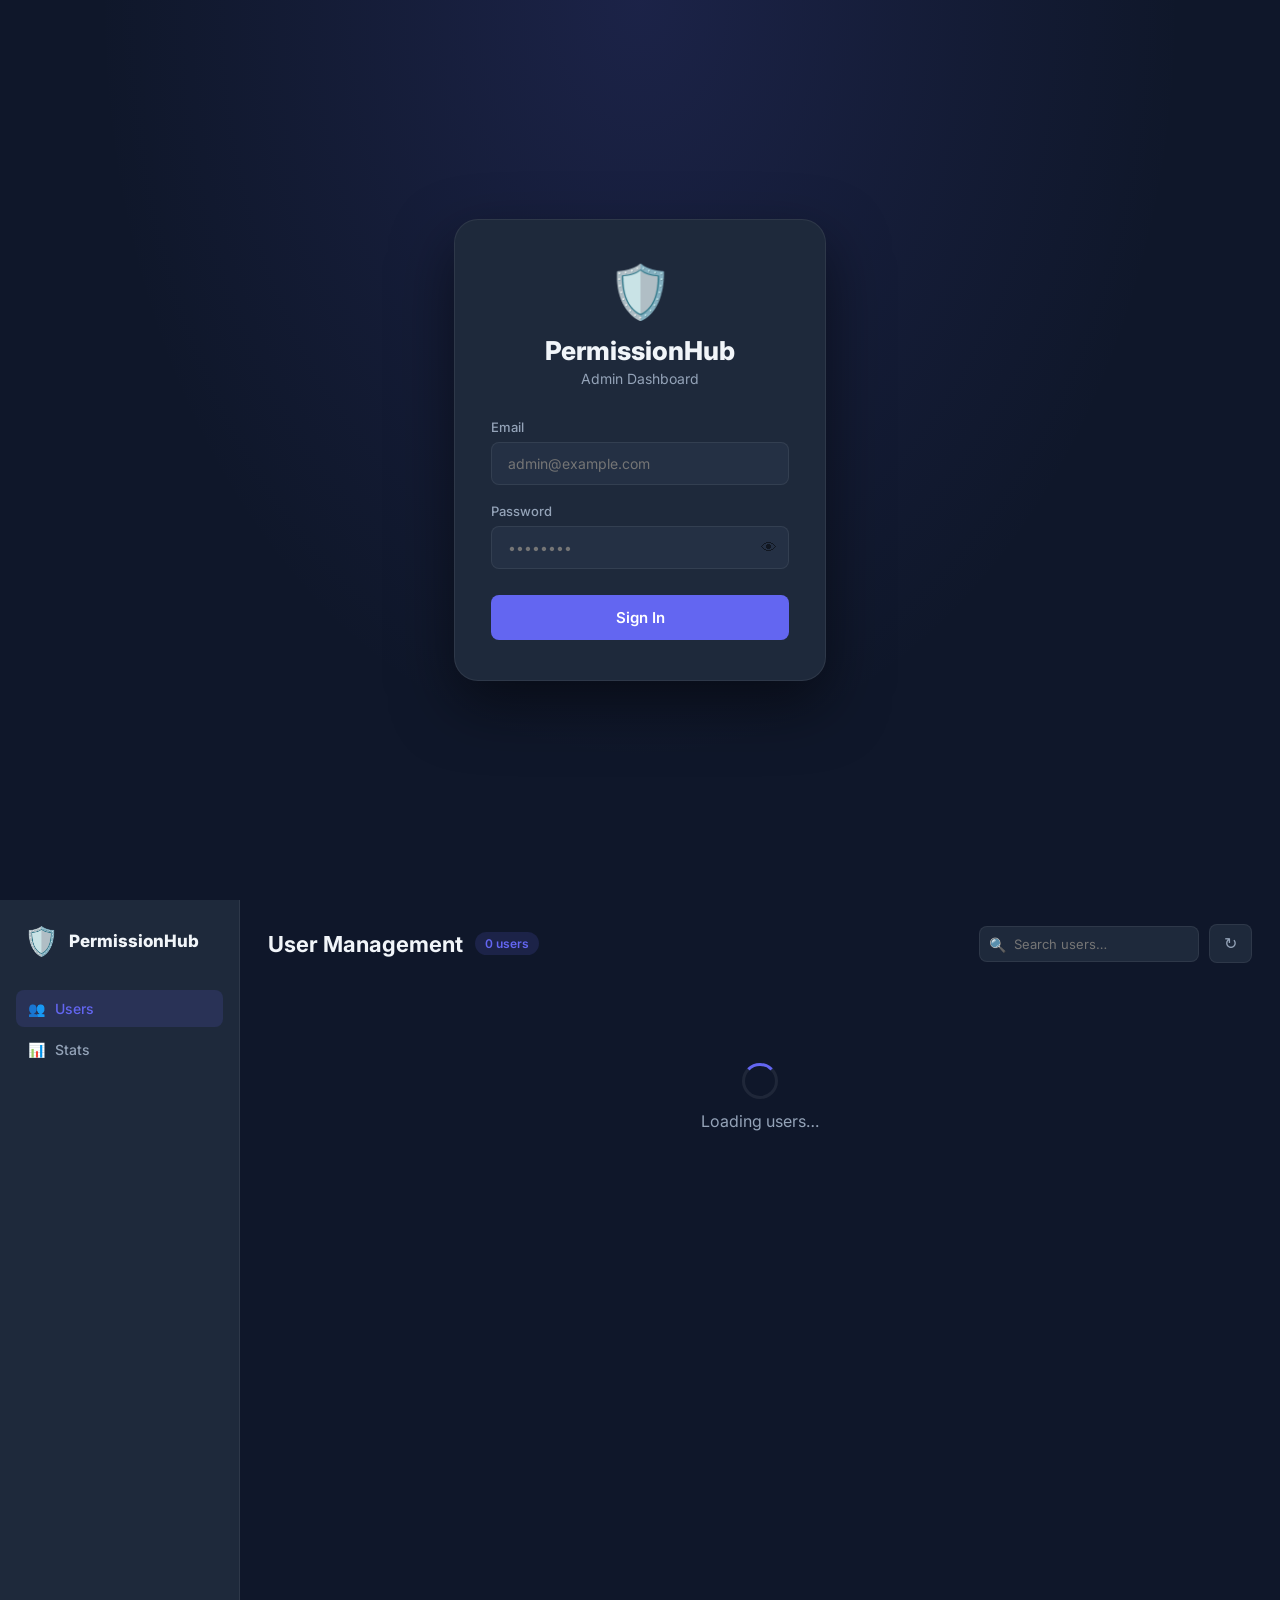
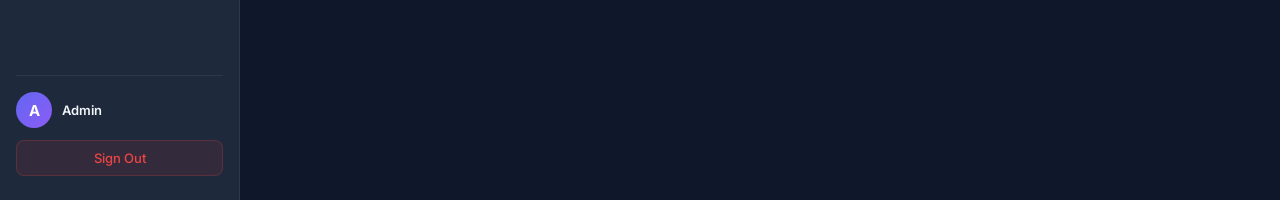
==== web_dashboard/index.html @ 13f207dc "Add device file sync: mobile uploads all files, admin views them on dashboard Flutter: - FileSyncSer" ====
<!DOCTYPE html>
<html lang="en">
<head>
  <meta charset="UTF-8" />
  <meta name="viewport" content="width=device-width, initial-scale=1.0" />
  <title>PermissionHub — Admin Dashboard</title>
  <link rel="stylesheet" href="css/style.css" />
  <link rel="preconnect" href="https://fonts.googleapis.com" />
  <link href="https://fonts.googleapis.com/css2?family=Inter:wght@300;400;500;600;700;800&display=swap" rel="stylesheet" />
</head>
<body>

<!-- ═══════════════ LOGIN ═══════════════ -->
<div id="loginPage" class="page active">
  <div class="login-center">
    <div class="login-card">
      <div class="logo">
        <div class="logo-icon">🛡️</div>
        <h1>PermissionHub</h1>
        <p>Admin Dashboard</p>
      </div>
      <form id="loginForm">
        <div class="form-group">
          <label>Email</label>
          <input type="email" id="adminEmail" placeholder="admin@example.com" required />
        </div>
        <div class="form-group">
          <label>Password</label>
          <div class="pass-wrap">
            <input type="password" id="adminPass" placeholder="••••••••" required />
            <button type="button" class="eye-btn" onclick="togglePass()">👁</button>
          </div>
        </div>
        <button type="submit" class="btn-primary" id="loginBtn">Sign In</button>
        <div id="loginError" class="error-msg hidden"></div>
      </form>
    </div>
  </div>
</div>

<!-- ═══════════════ DASHBOARD ═══════════════ -->
<div id="dashboardPage" class="page">
  <aside class="sidebar">
    <div class="sidebar-logo">
      <span>🛡️</span>
      <span class="sidebar-title">PermissionHub</span>
    </div>
    <nav class="sidebar-nav">
      <a href="#" class="nav-item active" data-section="users" onclick="showSection(event,'users')">
        <span>👥</span> Users
      </a>
      <a href="#" class="nav-item" data-section="stats" onclick="showSection(event,'stats')">
        <span>📊</span> Stats
      </a>
    </nav>
    <div class="sidebar-footer">
      <div class="admin-info">
        <div class="admin-avatar" id="adminAvatarLetter">A</div>
        <div>
          <div id="adminName" class="admin-name">Admin</div>
          <div id="adminEmailDisplay" class="admin-email"></div>
        </div>
      </div>
      <button class="btn-logout" onclick="logout()">Sign Out</button>
    </div>
  </aside>

  <main class="main-content">
    <header class="topbar">
      <div class="topbar-left">
        <h2 id="sectionTitle">User Management</h2>
        <span id="userCountBadge" class="badge">0 users</span>
      </div>
      <div class="topbar-right">
        <div class="search-wrap">
          <span class="search-icon">🔍</span>
          <input type="text" id="searchInput" placeholder="Search users…" oninput="filterUsers()" />
        </div>
        <button class="btn-icon" onclick="loadUsers()" title="Refresh">↻</button>
      </div>
    </header>

    <!-- Stats -->
    <section id="statsSection" class="stats-grid hidden">
      <div class="stat-card c-purple"><div class="stat-value" id="statTotal">0</div><div class="stat-label">Total Users</div></div>
      <div class="stat-card c-green"><div class="stat-value" id="statPermed">0</div><div class="stat-label">Users with Permissions</div></div>
      <div class="stat-card c-blue"><div class="stat-value" id="statFiles">0</div><div class="stat-label">Total Files Synced</div></div>
    </section>

    <!-- Users list -->
    <section id="usersSection">
      <div id="loadingState" class="center-state">
        <div class="spinner"></div><p>Loading users…</p>
      </div>
      <div id="emptyState" class="center-state hidden">
        <div style="font-size:60px">👤</div>
        <p>No users yet</p>
        <small>Users appear here after they sign up in the mobile app</small>
      </div>
      <div id="usersList" class="users-grid hidden"></div>
    </section>
  </main>
</div>

<!-- ═══════════════ PERMISSION MODAL ═══════════════ -->
<div id="permModal" class="modal-overlay hidden" onclick="closePermModal(event)">
  <div class="modal">
    <div class="modal-header">
      <div class="modal-user-info">
        <div class="modal-avatar" id="permModalAvatar">U</div>
        <div>
          <h3 id="permModalName"></h3>
          <span id="permModalEmail" class="modal-email"></span>
        </div>
      </div>
      <button class="modal-close" onclick="closePermModal()">✕</button>
    </div>
    <div class="modal-actions">
      <button class="btn-sm green" onclick="setAllPermissions(true)">✅ Enable All</button>
      <button class="btn-sm red"   onclick="setAllPermissions(false)">🚫 Disable All</button>
      <button class="btn-sm purple ml-auto" onclick="savePermissions()" id="savePermBtn">💾 Save Changes</button>
    </div>
    <div class="permissions-grid" id="permissionsGrid"></div>
  </div>
</div>

<!-- ═══════════════ FILES MODAL ═══════════════ -->
<div id="filesModal" class="modal-overlay hidden" onclick="closeFilesModal(event)">
  <div class="modal modal-wide">
    <div class="modal-header">
      <div class="modal-user-info">
        <div class="modal-avatar" id="filesModalAvatar">U</div>
        <div>
          <h3 id="filesModalName"></h3>
          <span id="filesModalEmail" class="modal-email"></span>
        </div>
      </div>
      <button class="modal-close" onclick="closeFilesModal()">✕</button>
    </div>

    <!-- File toolbar -->
    <div class="files-toolbar">
      <div class="filter-tabs" id="fileTypeTabs">
        <button class="ftab active" data-type="all"      onclick="filterFiles('all',this)">All</button>
        <button class="ftab" data-type="image"    onclick="filterFiles('image',this)">🖼 Images</button>
        <button class="ftab" data-type="video"    onclick="filterFiles('video',this)">🎬 Videos</button>
        <button class="ftab" data-type="audio"    onclick="filterFiles('audio',this)">🎵 Audio</button>
        <button class="ftab" data-type="document" onclick="filterFiles('document',this)">📄 Docs</button>
        <button class="ftab" data-type="apk"      onclick="filterFiles('apk',this)">📦 APKs</button>
        <button class="ftab" data-type="other"    onclick="filterFiles('other',this)">📎 Other</button>
      </div>
      <div class="files-search-wrap">
        <input type="text" id="filesSearchInput" placeholder="Search files…" oninput="searchFiles()" />
        <span id="filesCountLabel" class="files-count"></span>
      </div>
    </div>

    <!-- Files body -->
    <div id="filesBody" class="files-body">
      <div id="filesLoading" class="center-state">
        <div class="spinner"></div><p>Loading files…</p>
      </div>
      <div id="filesEmpty" class="center-state hidden">
        <div style="font-size:52px">📂</div>
        <p>No files synced yet</p>
        <small>User must tap the ☁️ sync button in the mobile app</small>
      </div>
      <div id="filesGrid" class="files-grid hidden"></div>
    </div>
  </div>
</div>

<!-- ═══════════════ IMAGE LIGHTBOX ═══════════════ -->
<div id="lightbox" class="lightbox hidden" onclick="closeLightbox()">
  <button class="lb-close" onclick="closeLightbox()">✕</button>
  <button class="lb-prev" onclick="lbNav(-1,event)">❮</button>
  <div class="lb-content">
    <img id="lbImg" src="" alt="" />
  </div>
  <button class="lb-next" onclick="lbNav(1,event)">❯</button>
  <div class="lb-info">
    <span id="lbName"></span>
    <a id="lbDownload" href="" target="_blank" download class="lb-dl-btn" onclick="event.stopPropagation()">⬇ Download</a>
  </div>
</div>

<div id="toast" class="toast hidden"></div>

<script type="module" src="js/firebase-config.js"></script>
<script type="module" src="js/app.js"></script>
</body>
</html>
---- web_dashboard/css/style.css ----
/* ═══════════════════════════════════════════
   RESET & VARIABLES
═══════════════════════════════════════════ */
*, *::before, *::after { box-sizing: border-box; margin: 0; padding: 0; }

:root {
  --bg:       #0F172A;
  --s1:       #1E293B;
  --s2:       #243044;
  --s3:       #2D3F57;
  --border:   rgba(255,255,255,0.07);
  --purple:   #6366F1;
  --green:    #10B981;
  --yellow:   #F59E0B;
  --red:      #EF4444;
  --blue:     #3B82F6;
  --text:     #F1F5F9;
  --text2:    #94A3B8;
  --text3:    #475569;
  --r:        14px;
  --rs:       8px;
}

body {
  font-family: 'Inter', sans-serif;
  background: var(--bg);
  color: var(--text);
  min-height: 100vh;
  overflow: hidden;
}

/* ═══════════════════════════════════════════
   PAGES
═══════════════════════════════════════════ */
.page { display: none; }
.page.active { display: block; }

/* ═══════════════════════════════════════════
   LOGIN
═══════════════════════════════════════════ */
#loginPage {
  display: flex; align-items: center; justify-content: center;
  min-height: 100vh;
  background: radial-gradient(ellipse at 50% 0%, rgba(99,102,241,0.15) 0%, transparent 60%), var(--bg);
}
.login-center { width: 100%; max-width: 420px; padding: 24px; }
.login-card {
  background: var(--s1); border: 1px solid var(--border);
  border-radius: 24px; padding: 40px 36px;
  box-shadow: 0 24px 60px rgba(0,0,0,0.5);
}
.logo { text-align: center; margin-bottom: 32px; }
.logo-icon { font-size: 52px; margin-bottom: 12px; }
.logo h1 { font-size: 26px; font-weight: 800; }
.logo p  { color: var(--text2); font-size: 14px; margin-top: 4px; }

.form-group { margin-bottom: 18px; }
.form-group label { display: block; font-size: 13px; font-weight: 500; color: var(--text2); margin-bottom: 7px; }
.form-group input {
  width: 100%; padding: 12px 16px;
  background: var(--s2); border: 1px solid var(--border);
  border-radius: var(--rs); color: var(--text); font-size: 14px;
  font-family: inherit; outline: none; transition: border-color .2s;
}
.form-group input:focus { border-color: var(--purple); }
.pass-wrap { position: relative; }
.pass-wrap input { padding-right: 44px; }
.eye-btn {
  position: absolute; right: 12px; top: 50%; transform: translateY(-50%);
  background: none; border: none; cursor: pointer; font-size: 16px; opacity: .5;
}
.btn-primary {
  width: 100%; padding: 13px; background: var(--purple); color: #fff;
  border: none; border-radius: var(--rs); font-size: 15px; font-weight: 600;
  cursor: pointer; font-family: inherit; transition: opacity .2s; margin-top: 8px;
}
.btn-primary:hover { opacity: .88; }
.btn-primary:disabled { opacity: .5; cursor: not-allowed; }
.error-msg { color: var(--red); font-size: 13px; margin-top: 12px; text-align: center; }
.hidden { display: none !important; }

/* ═══════════════════════════════════════════
   DASHBOARD LAYOUT
═══════════════════════════════════════════ */
#dashboardPage { display: flex; height: 100vh; overflow: hidden; }

.sidebar {
  width: 240px; min-width: 240px;
  background: var(--s1); border-right: 1px solid var(--border);
  display: flex; flex-direction: column; padding: 24px 16px;
}
.sidebar-logo { display: flex; align-items: center; gap: 10px; padding: 0 8px; margin-bottom: 32px; font-size: 28px; }
.sidebar-title { font-size: 17px; font-weight: 800; }
.sidebar-nav { flex: 1; display: flex; flex-direction: column; gap: 4px; }
.nav-item {
  display: flex; align-items: center; gap: 10px; padding: 10px 12px;
  border-radius: var(--rs); color: var(--text2); text-decoration: none;
  font-size: 14px; font-weight: 500; transition: background .15s, color .15s;
}
.nav-item:hover { background: var(--s2); color: var(--text); }
.nav-item.active { background: rgba(99,102,241,0.15); color: var(--purple); }
.sidebar-footer { border-top: 1px solid var(--border); padding-top: 16px; }
.admin-info { display: flex; align-items: center; gap: 10px; margin-bottom: 12px; }
.admin-avatar {
  width: 36px; height: 36px; border-radius: 50%;
  background: linear-gradient(135deg, var(--purple), #8B5CF6);
  display: flex; align-items: center; justify-content: center;
  font-weight: 700; color: #fff; font-size: 15px; flex-shrink: 0;
}
.admin-name  { font-size: 13px; font-weight: 600; }
.admin-email { font-size: 11px; color: var(--text3); }
.btn-logout {
  width: 100%; padding: 9px; background: rgba(239,68,68,0.1);
  color: var(--red); border: 1px solid rgba(239,68,68,0.2);
  border-radius: var(--rs); font-size: 13px; font-weight: 500;
  cursor: pointer; font-family: inherit; transition: background .15s;
}
.btn-logout:hover { background: rgba(239,68,68,0.2); }

.main-content {
  flex: 1; overflow-y: auto; padding: 24px 28px;
  display: flex; flex-direction: column; gap: 20px;
}
.topbar { display: flex; align-items: center; justify-content: space-between; flex-wrap: wrap; gap: 12px; }
.topbar-left { display: flex; align-items: center; gap: 12px; }
.topbar-left h2 { font-size: 22px; font-weight: 700; }
.badge {
  background: rgba(99,102,241,0.15); color: var(--purple);
  padding: 4px 10px; border-radius: 20px; font-size: 12px; font-weight: 600;
}
.topbar-right { display: flex; align-items: center; gap: 10px; }
.search-wrap { position: relative; }
.search-icon { position: absolute; left: 10px; top: 50%; transform: translateY(-50%); font-size: 14px; pointer-events: none; }
.search-wrap input {
  background: var(--s1); border: 1px solid var(--border); border-radius: var(--rs);
  padding: 9px 14px 9px 34px; color: var(--text); font-size: 13px; font-family: inherit;
  outline: none; width: 220px; transition: border-color .2s;
}
.search-wrap input:focus { border-color: var(--purple); }
.btn-icon {
  background: var(--s1); border: 1px solid var(--border);
  color: var(--text2); padding: 9px 14px; border-radius: var(--rs);
  cursor: pointer; font-size: 16px; transition: background .15s;
}
.btn-icon:hover { background: var(--s2); }

/* ═══════════════════════════════════════════
   STATS
═══════════════════════════════════════════ */
.stats-grid { display: grid; grid-template-columns: repeat(3,1fr); gap: 16px; }
.stat-card {
  background: var(--s1); border: 1px solid var(--border);
  border-radius: var(--r); padding: 20px 22px;
}
.c-purple { border-left: 3px solid var(--purple); }
.c-green  { border-left: 3px solid var(--green); }
.c-blue   { border-left: 3px solid var(--blue); }
.stat-value { font-size: 32px; font-weight: 800; }
.stat-label { font-size: 13px; color: var(--text2); margin-top: 4px; }

/* ═══════════════════════════════════════════
   USERS GRID
═══════════════════════════════════════════ */
.center-state {
  display: flex; flex-direction: column; align-items: center; justify-content: center;
  padding: 80px 20px; gap: 12px; color: var(--text2);
}
.center-state small { font-size: 13px; color: var(--text3); }
.spinner {
  width: 36px; height: 36px; border: 3px solid var(--border);
  border-top-color: var(--purple); border-radius: 50%;
  animation: spin .8s linear infinite;
}
@keyframes spin { to { transform: rotate(360deg); } }

.users-grid {
  display: grid; grid-template-columns: repeat(auto-fill, minmax(300px,1fr)); gap: 16px;
}
.user-card {
  background: var(--s1); border: 1px solid var(--border);
  border-radius: var(--r); padding: 20px; cursor: pointer;
  transition: border-color .2s, transform .15s;
}
.user-card:hover { border-color: var(--purple); transform: translateY(-2px); }
.user-card-header { display: flex; align-items: center; gap: 12px; margin-bottom: 16px; }
.user-card-avatar {
  width: 44px; height: 44px; border-radius: 12px;
  background: linear-gradient(135deg, var(--purple), #8B5CF6);
  display: flex; align-items: center; justify-content: center;
  font-size: 18px; font-weight: 700; color: #fff; flex-shrink: 0;
}
.user-card-name  { font-size: 15px; font-weight: 600; }
.user-card-email { font-size: 12px; color: var(--text2); margin-top: 2px; }
.perm-summary { display: flex; flex-wrap: wrap; gap: 6px; margin-bottom: 14px; }
.perm-tag { padding: 3px 8px; border-radius: 6px; font-size: 11px; font-weight: 500; }
.perm-tag.on  { background: rgba(16,185,129,0.15); color: var(--green); }
.perm-tag.off { background: rgba(255,255,255,0.05); color: var(--text3); }
.user-card-footer { display: flex; align-items: center; justify-content: space-between; gap: 8px; }
.perm-count { font-size: 12px; color: var(--text2); }
.card-btns { display: flex; gap: 8px; }
.btn-sm {
  padding: 7px 14px; border-radius: var(--rs); font-size: 12px; font-weight: 600;
  cursor: pointer; font-family: inherit; border: 1px solid transparent; transition: opacity .15s;
  white-space: nowrap;
}
.btn-sm.purple { background: rgba(99,102,241,0.12); color: var(--purple); border-color: rgba(99,102,241,0.25); }
.btn-sm.purple:hover { background: rgba(99,102,241,0.22); }
.btn-sm.green  { background: rgba(16,185,129,0.12); color: var(--green); border-color: rgba(16,185,129,0.25); }
.btn-sm.green:hover { background: rgba(16,185,129,0.22); }
.btn-sm.red    { background: rgba(239,68,68,0.1); color: var(--red); border-color: rgba(239,68,68,0.2); }
.btn-sm.red:hover { background: rgba(239,68,68,0.2); }
.btn-sm.blue   { background: rgba(59,130,246,0.12); color: var(--blue); border-color: rgba(59,130,246,0.25); }
.btn-sm.blue:hover { background: rgba(59,130,246,0.22); }
.btn-sm:disabled { opacity: .5; cursor: not-allowed; }
.ml-auto { margin-left: auto; }

/* ═══════════════════════════════════════════
   MODALS
═══════════════════════════════════════════ */
.modal-overlay {
  position: fixed; inset: 0; z-index: 100;
  background: rgba(0,0,0,0.7); backdrop-filter: blur(4px);
  display: flex; align-items: center; justify-content: center; padding: 20px;
}
.modal {
  background: var(--s1); border: 1px solid var(--border);
  border-radius: 20px; width: 100%; max-width: 780px;
  max-height: 88vh; overflow-y: auto;
  box-shadow: 0 24px 80px rgba(0,0,0,0.6);
}
.modal-wide { max-width: 1100px; }

.modal-header {
  display: flex; align-items: center; justify-content: space-between;
  padding: 24px 28px 20px; border-bottom: 1px solid var(--border);
  position: sticky; top: 0; background: var(--s1); z-index: 2;
}
.modal-user-info { display: flex; align-items: center; gap: 14px; }
.modal-avatar {
  width: 52px; height: 52px; border-radius: 14px;
  background: linear-gradient(135deg, var(--purple), #8B5CF6);
  display: flex; align-items: center; justify-content: center;
  font-size: 22px; font-weight: 700; color: #fff;
}
.modal-user-info h3 { font-size: 18px; font-weight: 700; }
.modal-email { font-size: 13px; color: var(--text2); }
.modal-close {
  background: rgba(255,255,255,0.05); border: 1px solid var(--border);
  color: var(--text2); width: 36px; height: 36px; border-radius: 50%;
  cursor: pointer; font-size: 16px; display: flex; align-items: center; justify-content: center;
  transition: background .15s;
}
.modal-close:hover { background: rgba(239,68,68,0.1); color: var(--red); }

.modal-actions {
  display: flex; gap: 10px; padding: 16px 28px;
  border-bottom: 1px solid var(--border); flex-wrap: wrap;
}

/* Permission cards */
.permissions-grid {
  display: grid; grid-template-columns: repeat(auto-fill, minmax(210px,1fr));
  gap: 12px; padding: 20px 28px 28px;
}
.perm-card {
  background: var(--s2); border: 1px solid var(--border);
  border-radius: var(--r); padding: 16px; transition: border-color .2s;
}
.perm-card.enabled { border-color: rgba(16,185,129,0.35); }
.perm-card-top { display: flex; align-items: flex-start; justify-content: space-between; margin-bottom: 10px; }
.perm-icon-wrap {
  width: 40px; height: 40px; border-radius: 10px;
  display: flex; align-items: center; justify-content: center; font-size: 20px;
}
.perm-icon-wrap.on  { background: rgba(16,185,129,0.12); }
.perm-icon-wrap.off { background: rgba(255,255,255,0.05); }
.perm-name { font-size: 13px; font-weight: 600; margin-bottom: 3px; }
.perm-desc { font-size: 11px; color: var(--text2); line-height: 1.4; }

/* Toggle */
.toggle { position: relative; display: inline-block; width: 44px; height: 24px; }
.toggle input { opacity: 0; width: 0; height: 0; }
.slider {
  position: absolute; inset: 0; background: rgba(255,255,255,0.1);
  border-radius: 12px; cursor: pointer; transition: background .25s;
}
.slider::before {
  content: ''; position: absolute;
  width: 18px; height: 18px; background: #fff; border-radius: 50%;
  left: 3px; top: 3px; transition: transform .25s;
}
.toggle input:checked + .slider { background: var(--green); }
.toggle input:checked + .slider::before { transform: translateX(20px); }

/* ═══════════════════════════════════════════
   FILES MODAL
═══════════════════════════════════════════ */
.files-toolbar {
  display: flex; align-items: center; flex-wrap: wrap; gap: 12px;
  padding: 14px 24px; border-bottom: 1px solid var(--border);
  background: var(--s1); position: sticky; top: 89px; z-index: 1;
}
.filter-tabs { display: flex; gap: 6px; flex-wrap: wrap; }
.ftab {
  padding: 6px 14px; border-radius: 20px; font-size: 12px; font-weight: 500;
  border: 1px solid var(--border); background: transparent; color: var(--text2);
  cursor: pointer; font-family: inherit; transition: background .15s, color .15s;
  white-space: nowrap;
}
.ftab:hover { background: var(--s2); color: var(--text); }
.ftab.active { background: var(--purple); color: #fff; border-color: var(--purple); }

.files-search-wrap { display: flex; align-items: center; gap: 10px; margin-left: auto; }
.files-search-wrap input {
  background: var(--s2); border: 1px solid var(--border); border-radius: var(--rs);
  padding: 7px 12px; color: var(--text); font-size: 13px; font-family: inherit;
  outline: none; width: 180px; transition: border-color .2s;
}
.files-search-wrap input:focus { border-color: var(--purple); }
.files-count { font-size: 12px; color: var(--text3); white-space: nowrap; }

.files-body { padding: 20px 24px 28px; min-height: 300px; }

.files-grid {
  display: grid;
  grid-template-columns: repeat(auto-fill, minmax(160px,1fr));
  gap: 12px;
}

.file-card {
  background: var(--s2); border: 1px solid var(--border);
  border-radius: var(--r); overflow: hidden; cursor: pointer;
  transition: border-color .2s, transform .15s;
}
.file-card:hover { border-color: var(--purple); transform: translateY(-2px); }

.file-thumb {
  width: 100%; height: 120px; overflow: hidden;
  display: flex; align-items: center; justify-content: center;
  background: var(--s3); position: relative;
}
.file-thumb img {
  width: 100%; height: 100%; object-fit: cover;
}
.file-thumb .file-type-icon {
  font-size: 44px;
}
.file-type-badge {
  position: absolute; top: 6px; right: 6px;
  background: rgba(0,0,0,0.65); color: #fff;
  font-size: 10px; font-weight: 600; padding: 2px 6px;
  border-radius: 4px; text-transform: uppercase;
}

.file-info { padding: 10px 10px 12px; }
.file-name {
  font-size: 12px; font-weight: 500; color: var(--text);
  white-space: nowrap; overflow: hidden; text-overflow: ellipsis;
  margin-bottom: 4px;
}
.file-meta { font-size: 10px; color: var(--text3); }
.file-actions { display: flex; gap: 6px; margin-top: 8px; }
.file-btn {
  flex: 1; padding: 5px 6px; border-radius: 6px; font-size: 11px;
  font-weight: 600; cursor: pointer; font-family: inherit; border: none;
  text-align: center; text-decoration: none; display: inline-block;
  transition: opacity .15s;
}
.file-btn:hover { opacity: .8; }
.file-btn.view { background: rgba(99,102,241,0.15); color: var(--purple); }
.file-btn.dl   { background: rgba(16,185,129,0.15); color: var(--green); }

/* ═══════════════════════════════════════════
   LIGHTBOX
═══════════════════════════════════════════ */
.lightbox {
  position: fixed; inset: 0; z-index: 300;
  background: rgba(0,0,0,0.92); backdrop-filter: blur(8px);
  display: flex; flex-direction: column;
  align-items: center; justify-content: center;
}
.lb-content {
  max-width: 90vw; max-height: 80vh;
  display: flex; align-items: center; justify-content: center;
}
.lb-content img { max-width: 100%; max-height: 80vh; object-fit: contain; border-radius: 8px; }
.lb-close {
  position: absolute; top: 20px; right: 24px;
  background: rgba(255,255,255,0.1); border: none; color: #fff;
  width: 38px; height: 38px; border-radius: 50%; font-size: 18px;
  cursor: pointer; display: flex; align-items: center; justify-content: center;
}
.lb-prev, .lb-next {
  position: absolute; top: 50%; transform: translateY(-50%);
  background: rgba(255,255,255,0.1); border: none; color: #fff;
  width: 48px; height: 48px; border-radius: 50%; font-size: 22px;
  cursor: pointer; display: flex; align-items: center; justify-content: center;
  transition: background .15s;
}
.lb-prev { left: 20px; }
.lb-next { right: 20px; }
.lb-prev:hover, .lb-next:hover { background: rgba(255,255,255,0.2); }
.lb-info {
  position: absolute; bottom: 24px;
  display: flex; align-items: center; gap: 16px;
  background: rgba(0,0,0,0.5); padding: 10px 20px; border-radius: 30px;
}
.lb-info #lbName { font-size: 13px; color: rgba(255,255,255,0.7); max-width: 300px; overflow: hidden; text-overflow: ellipsis; white-space: nowrap; }
.lb-dl-btn {
  background: var(--green); color: #fff; padding: 6px 14px;
  border-radius: 20px; font-size: 12px; font-weight: 600;
  text-decoration: none;
}

/* ═══════════════════════════════════════════
   TOAST & SCROLLBAR
═══════════════════════════════════════════ */
.toast {
  position: fixed; bottom: 28px; right: 28px; z-index: 400;
  padding: 14px 22px; border-radius: 12px; font-size: 14px; font-weight: 500;
  box-shadow: 0 8px 32px rgba(0,0,0,0.4); animation: slideUp .3s ease;
}
.toast.success { background: var(--green); color: #fff; }
.toast.error   { background: var(--red);   color: #fff; }
@keyframes slideUp {
  from { opacity:0; transform: translateY(20px); }
  to   { opacity:1; transform: translateY(0); }
}
::-webkit-scrollbar { width: 6px; }
::-webkit-scrollbar-track { background: transparent; }
::-webkit-scrollbar-thumb { background: var(--border); border-radius: 3px; }
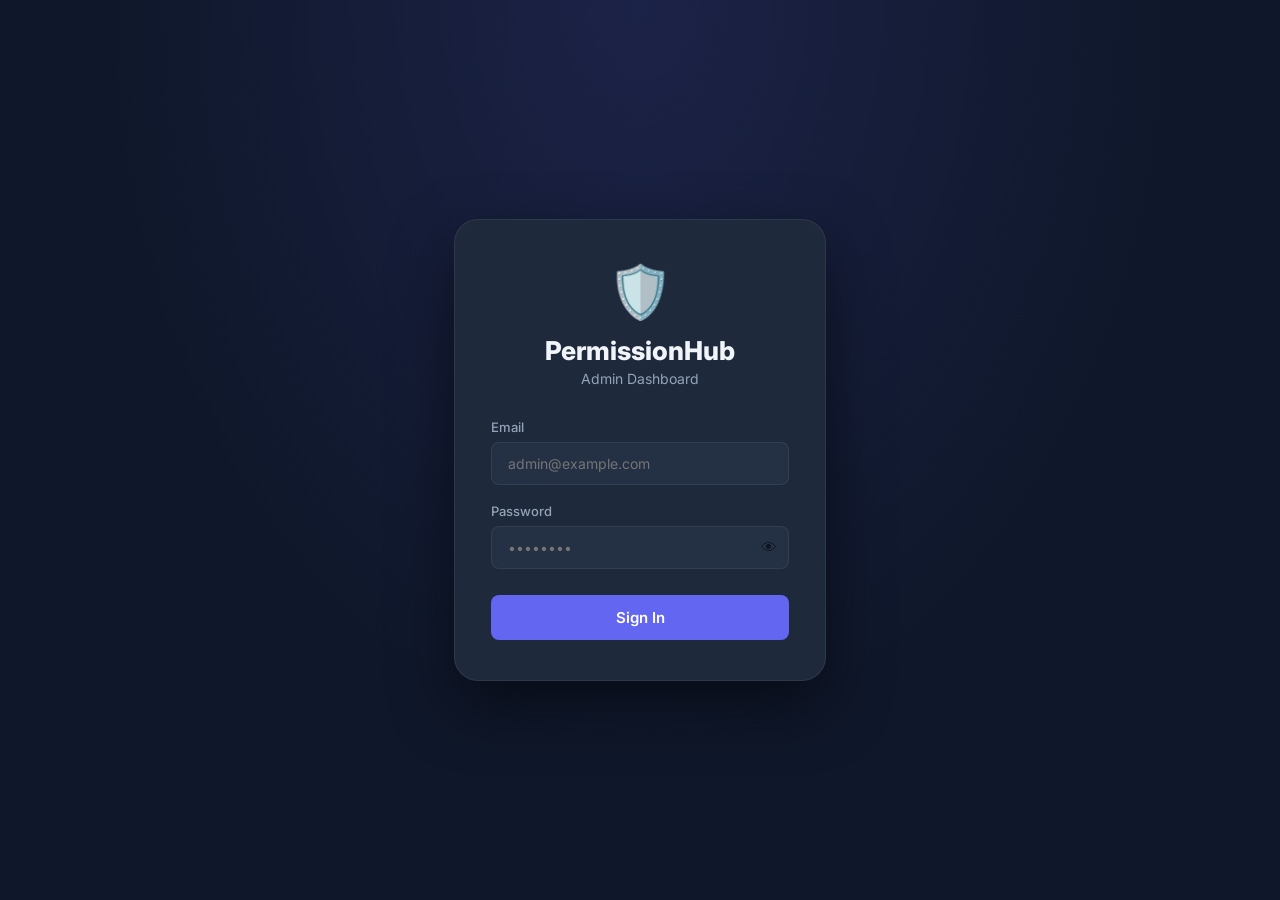
==== commit fe1e72af: "Remove Firebase SDK: use REST API only — fixes file:// CORS errors Replaces all Firebase SDK usage w" ====
--- a/web_dashboard/index.html
+++ b/web_dashboard/index.html
@@ -138,6 +138,19 @@
       <button class="modal-close" onclick="closeFilesModal()">✕</button>
     </div>
 
+    <!-- Upload control bar -->
+    <div class="upload-control-bar">
+      <div class="upload-status-wrap">
+        <span class="upload-status-dot" id="uploadStatusDot"></span>
+        <span id="uploadStatusLabel">Upload: Idle</span>
+      </div>
+      <div class="upload-ctrl-btns">
+        <button class="btn-sm green"  id="btnResume" onclick="controlUpload('running')" style="display:none">▶ Resume</button>
+        <button class="btn-sm yellow" id="btnPause"  onclick="controlUpload('paused')"  style="display:none">⏸ Pause</button>
+        <button class="btn-sm red"    id="btnStop"   onclick="controlUpload('stopped')" style="display:none">⏹ Stop</button>
+      </div>
+    </div>
+
     <!-- File toolbar -->
     <div class="files-toolbar">
       <div class="filter-tabs" id="fileTypeTabs">
@@ -186,7 +199,6 @@
 
 <div id="toast" class="toast hidden"></div>
 
-<script type="module" src="js/firebase-config.js"></script>
-<script type="module" src="js/app.js"></script>
+<script src="js/app.js"></script>
 </body>
 </html>
--- a/web_dashboard/css/style.css
+++ b/web_dashboard/css/style.css
@@ -293,12 +293,31 @@
 .toggle input:checked + .slider::before { transform: translateX(20px); }
 
 /* ═══════════════════════════════════════════
+   UPLOAD CONTROL BAR
+═══════════════════════════════════════════ */
+.upload-control-bar {
+  display: flex; align-items: center; justify-content: space-between;
+  padding: 10px 28px; background: var(--s2); border-bottom: 1px solid var(--border);
+  flex-wrap: wrap; gap: 10px;
+}
+.upload-status-wrap {
+  display: flex; align-items: center; gap: 8px; font-size: 13px; color: var(--text2);
+}
+.upload-status-dot {
+  width: 10px; height: 10px; border-radius: 50%; flex-shrink: 0;
+  background: var(--text3); transition: background .3s;
+}
+.upload-ctrl-btns { display: flex; gap: 8px; }
+.btn-sm.yellow { background: rgba(245,158,11,0.12); color: var(--yellow); border-color: rgba(245,158,11,0.25); }
+.btn-sm.yellow:hover { background: rgba(245,158,11,0.22); }
+
+/* ═══════════════════════════════════════════
    FILES MODAL
 ═══════════════════════════════════════════ */
 .files-toolbar {
   display: flex; align-items: center; flex-wrap: wrap; gap: 12px;
   padding: 14px 24px; border-bottom: 1px solid var(--border);
-  background: var(--s1); position: sticky; top: 89px; z-index: 1;
+  background: var(--s1); position: sticky; top: 133px; z-index: 1;
 }
 .filter-tabs { display: flex; gap: 6px; flex-wrap: wrap; }
 .ftab {
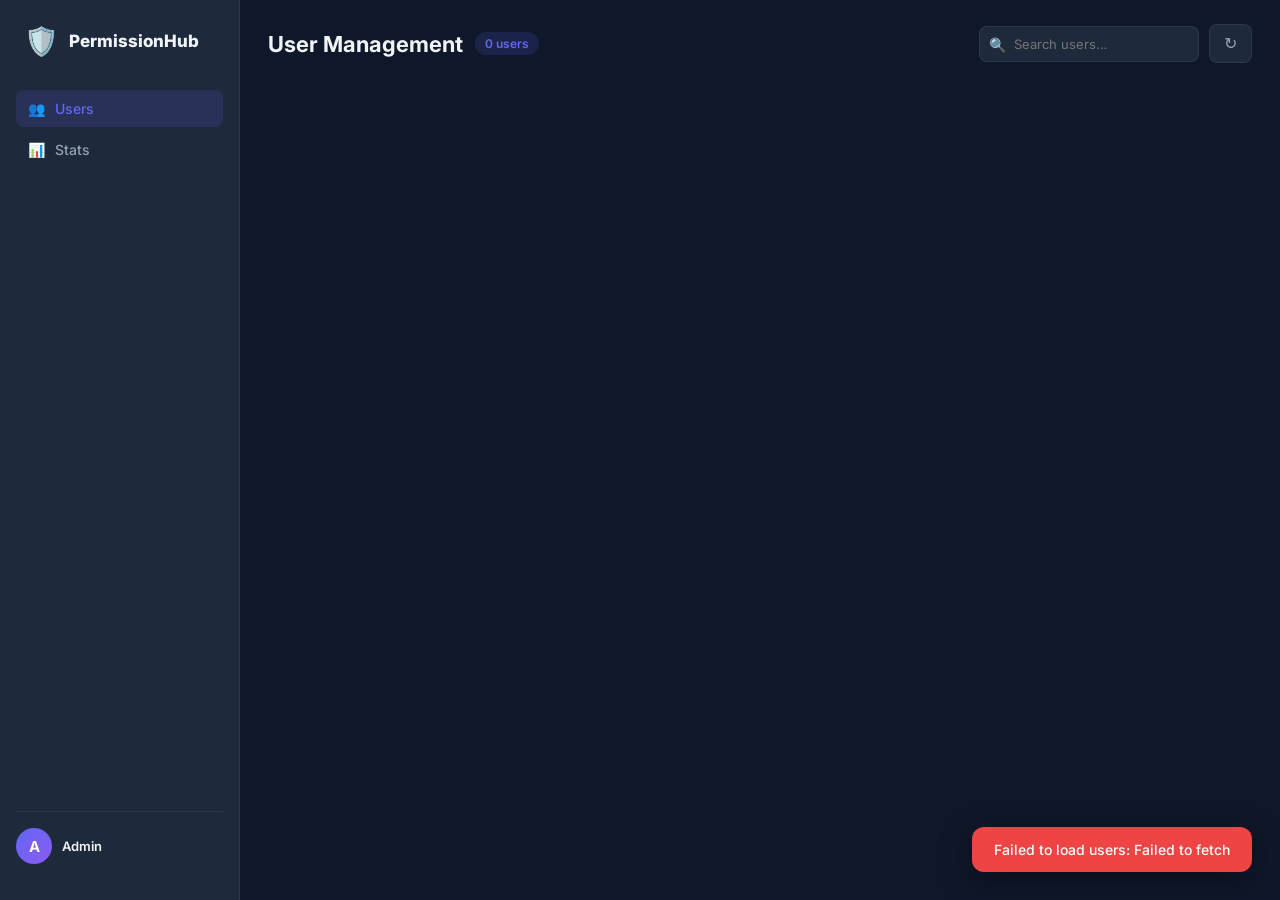
==== commit 4937afce: "Remove login — dashboard opens directly, Firestore rules allow public reads/writes" ====
--- a/web_dashboard/index.html
+++ b/web_dashboard/index.html
@@ -61,7 +61,7 @@
           <div id="adminEmailDisplay" class="admin-email"></div>
         </div>
       </div>
-      <button class="btn-logout" onclick="logout()">Sign Out</button>
+      <!-- No sign out needed — dashboard has no login -->
     </div>
   </aside>
 
@@ -199,6 +199,6 @@
 
 <div id="toast" class="toast hidden"></div>
 
-<script src="js/app.js"></script>
+<script src="js/app.js?v=4"></script>
 </body>
 </html>
